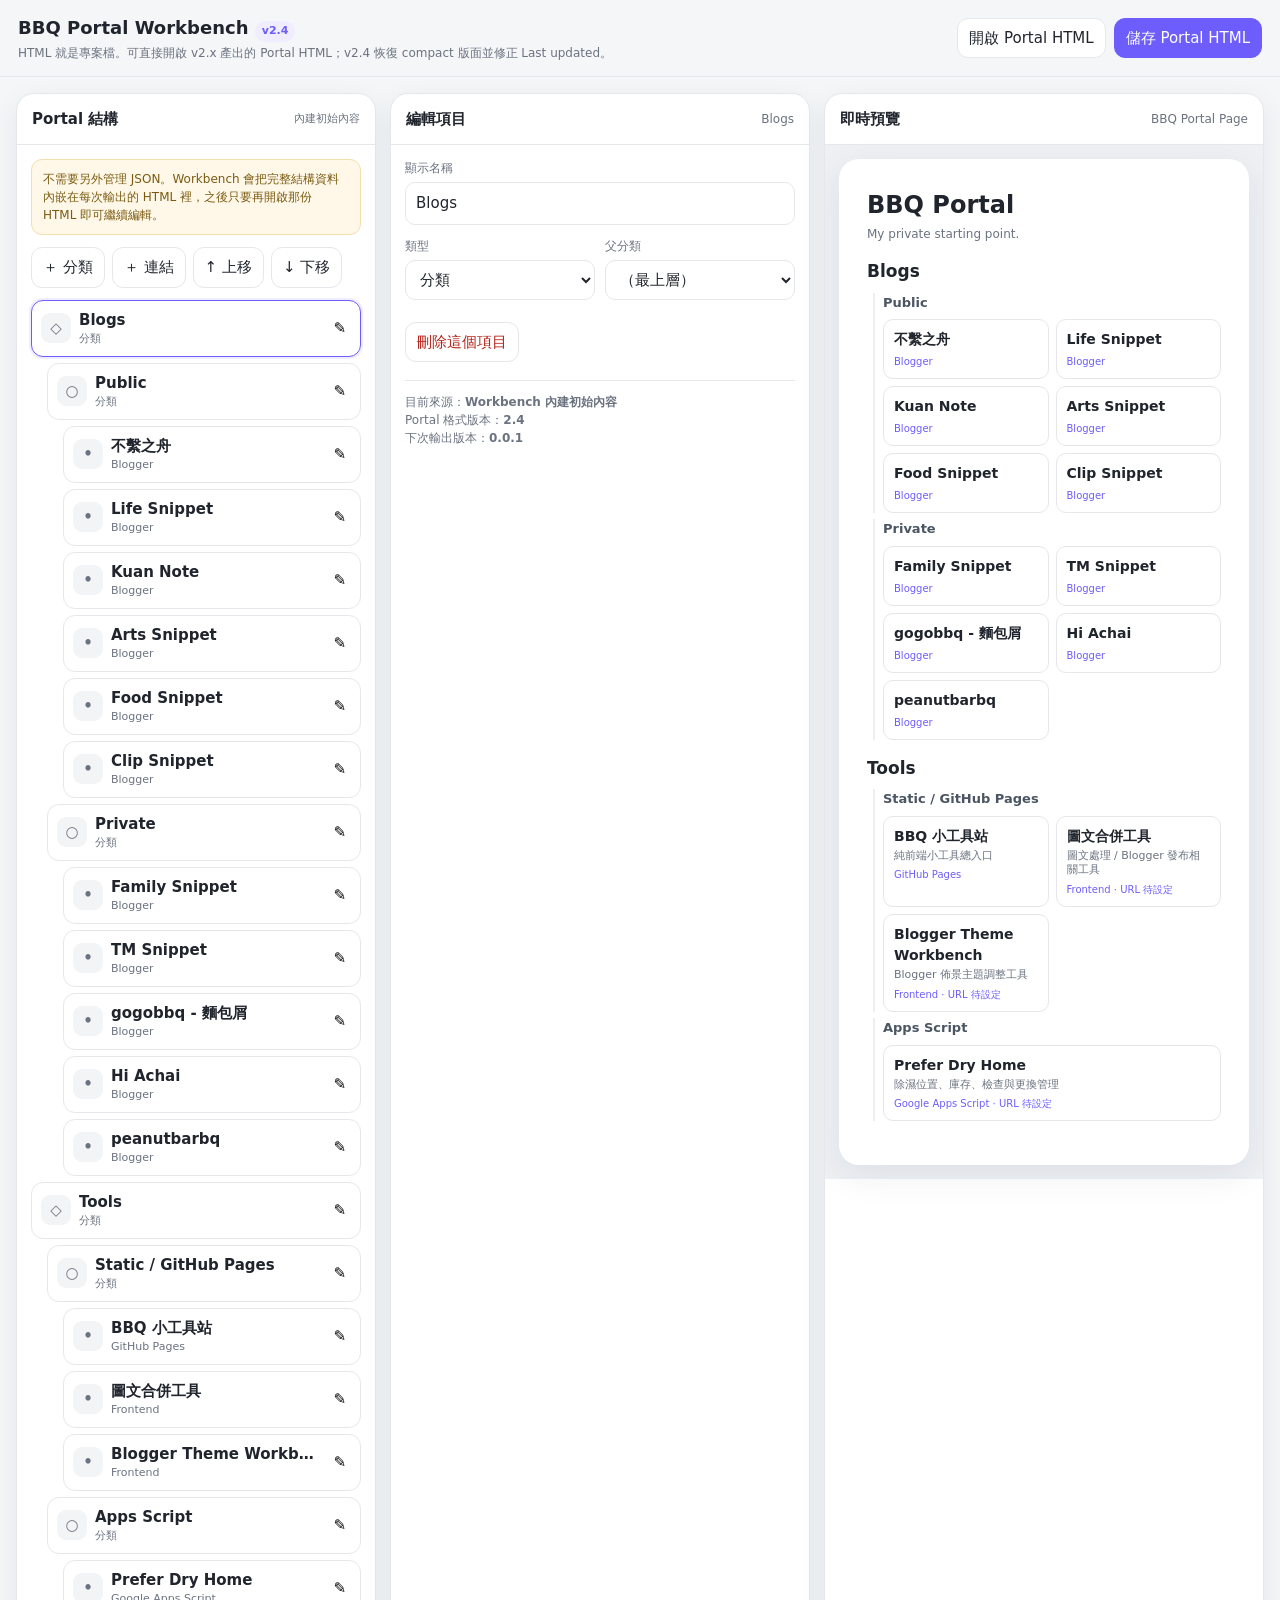
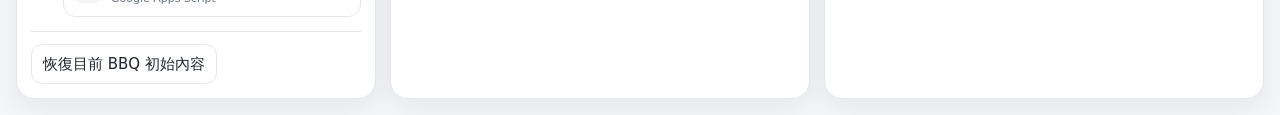
==== blogger-portal-workbench.html @ 09ee38e1 "add blogger-portal-workbench" ====
<!doctype html>
<html lang="zh-Hant">
<head>
<meta charset="utf-8" />
<meta name="viewport" content="width=device-width,initial-scale=1,viewport-fit=cover" />
<title>BBQ Portal Workbench v2.4</title>
<style>
:root{
  --bg:#f5f6f8;--panel:#fff;--line:#e5e7eb;--text:#20242c;--muted:#6b7280;
  --accent:#6d5dfc;--accent-soft:#efedff;--danger:#b42318;--ok:#067647;
  --radius:18px;--shadow:0 8px 28px rgba(25,31,44,.07)
}
*{box-sizing:border-box}
html,body{margin:0;background:var(--bg);color:var(--text);font:15px/1.5 system-ui,-apple-system,BlinkMacSystemFont,"Segoe UI","Noto Sans TC",sans-serif}
button,input,select,textarea{font:inherit}
button{cursor:pointer}
header{
  position:sticky;top:0;z-index:10;display:flex;justify-content:space-between;align-items:center;gap:14px;
  padding:14px 18px;border-bottom:1px solid var(--line);background:rgba(245,246,248,.94);backdrop-filter:blur(12px)
}
.brand h1{margin:0;font-size:18px}
.brand p{margin:2px 0 0;color:var(--muted);font-size:12px}
.actions{display:flex;gap:8px;flex-wrap:wrap}
.btn{border:1px solid var(--line);background:#fff;color:var(--text);border-radius:11px;padding:8px 11px}
.btn:hover{background:#fafafa}
.btn.primary{background:var(--accent);border-color:var(--accent);color:#fff}
.btn.danger{color:var(--danger)}
main{max-width:1500px;margin:auto;padding:16px;display:grid;grid-template-columns:minmax(280px,360px) minmax(300px,420px) 1fr;gap:14px}
.panel{background:var(--panel);border:1px solid var(--line);border-radius:var(--radius);box-shadow:var(--shadow);overflow:hidden;min-width:0}
.panel-head{display:flex;align-items:center;justify-content:space-between;gap:10px;padding:14px 15px;border-bottom:1px solid var(--line)}
.panel-head h2{margin:0;font-size:15px}
.panel-body{padding:14px}
.toolbar{display:flex;gap:7px;flex-wrap:wrap;margin-bottom:12px}
.hint{background:#fff8e8;border:1px solid #f3dfad;border-radius:11px;padding:10px 11px;color:#7a5b12;font-size:12px;margin-bottom:12px}
.tree{display:flex;flex-direction:column;gap:6px}
.node{display:grid;grid-template-columns:30px minmax(0,1fr) auto;gap:8px;align-items:center;border:1px solid var(--line);border-radius:12px;padding:8px 9px;background:#fff}
.node.selected{border-color:var(--accent);box-shadow:0 0 0 2px var(--accent-soft)}
.node:hover{background:#fafafa}
.node-marker{width:30px;height:30px;border-radius:9px;background:#f3f4f6;display:grid;place-items:center;font-weight:700;color:#6b7280}
.node-title{font-weight:650;white-space:nowrap;overflow:hidden;text-overflow:ellipsis}
.node-meta{font-size:11px;color:var(--muted);white-space:nowrap;overflow:hidden;text-overflow:ellipsis}
.node-mini{border:0;background:transparent;padding:5px;border-radius:8px}
.depth-0{margin-left:0}.depth-1{margin-left:16px}.depth-2{margin-left:32px}.depth-3{margin-left:48px}.depth-4{margin-left:64px}
.field{margin-bottom:12px}
.field label{display:block;font-size:12px;color:var(--muted);margin-bottom:5px}
.field input,.field select,.field textarea{width:100%;border:1px solid var(--line);border-radius:10px;padding:9px 10px;background:#fff;color:var(--text)}
.field textarea{min-height:76px;resize:vertical}
.row{display:grid;grid-template-columns:1fr 1fr;gap:10px}
.editor-actions{display:flex;gap:8px;flex-wrap:wrap;margin-top:10px}
.preview-shell{background:#eef0f4;padding:14px;min-height:75vh}
.preview{max-width:950px;margin:auto;background:#fff;border-radius:20px;padding:28px;min-height:70vh;box-shadow:0 10px 35px rgba(31,35,48,.08)}
.preview-title{font-size:24px;font-weight:800;margin:0 0 2px}
.preview-sub{color:var(--muted);font-size:12px;margin-bottom:14px}
.preview-section{margin:16px 0}
.preview-section>h3{margin:0 0 8px;font-size:17px;font-weight:800}
.preview-nested{margin:6px 0 0 6px;padding-left:8px;border-left:2px solid #eceef2}
.preview-nested>h4{margin:0 0 7px;font-size:13px;color:#4b5563;font-weight:700}
.cards{display:grid;grid-template-columns:repeat(auto-fit,minmax(155px,1fr));gap:7px}
.card{display:block;text-decoration:none;color:inherit;border:1px solid var(--line);border-radius:10px;padding:9px 10px;background:#fff}
.card:hover{box-shadow:0 7px 18px rgba(20,25,35,.07);transform:translateY(-1px)}
.card-title{font-weight:700;font-size:14px}.card-desc{font-size:11px;color:var(--muted);margin-top:2px;line-height:1.35}.card-type{font-size:10px;color:var(--accent);margin-top:4px}
.status{font-size:11px;color:var(--muted)}
.version-badge{display:inline-block;padding:2px 7px;border-radius:999px;background:var(--accent-soft);color:var(--accent);font-size:11px;font-weight:700}
.empty{padding:18px;text-align:center;color:var(--muted);border:1px dashed var(--line);border-radius:12px}
.modal{position:fixed;inset:0;background:rgba(0,0,0,.42);display:none;align-items:center;justify-content:center;padding:18px;z-index:50}
.modal.open{display:flex}
.dialog{width:min(900px,100%);max-height:88vh;overflow:auto;background:#fff;border-radius:18px;padding:16px}
.dialog-head{display:flex;justify-content:space-between;align-items:center;gap:10px;margin-bottom:10px}
.dialog h3{margin:0;font-size:16px}
.dialog textarea{width:100%;min-height:430px;border:1px solid var(--line);border-radius:12px;padding:12px;font:12px/1.45 ui-monospace,SFMono-Regular,Menlo,Monaco,Consolas,monospace}
.small{font-size:12px;color:var(--muted)}
.note-ok{color:var(--ok)}
@media(max-width:1100px){main{grid-template-columns:1fr 1fr}.preview-panel{grid-column:1 / -1}}
@media(max-width:760px){header{align-items:flex-start;flex-direction:column}main{grid-template-columns:1fr;padding:10px}.preview-panel{grid-column:auto}.row{grid-template-columns:1fr}.preview{padding:18px}.actions{width:100%}}
</style>
</head>
<body>
<header>
  <div class="brand">
    <h1>BBQ Portal Workbench <span class="version-badge">v2.4</span></h1>
    <p>HTML 就是專案檔。可直接開啟 v2.x 產出的 Portal HTML；v2.4 恢復 compact 版面並修正 Last updated。</p>
  </div>
  <div class="actions">
    <button class="btn" id="openHtmlBtn">開啟 Portal HTML</button>
    <button class="btn primary" id="saveHtmlBtn">儲存 Portal HTML</button>
  </div>
</header>

<main>
  <section class="panel">
    <div class="panel-head">
      <h2>Portal 結構</h2>
      <span class="status" id="statusText">內建初始內容</span>
    </div>
    <div class="panel-body">
      <div class="hint">
        不需要另外管理 JSON。Workbench 會把完整結構資料內嵌在每次輸出的 HTML 裡，之後只要再開啟那份 HTML 即可繼續編輯。
      </div>
      <div class="toolbar">
        <button class="btn" id="addGroupBtn">＋ 分類</button>
        <button class="btn" id="addLinkBtn">＋ 連結</button>
        <button class="btn" id="moveUpBtn">↑ 上移</button>
        <button class="btn" id="moveDownBtn">↓ 下移</button>
      </div>
      <div id="tree" class="tree"></div>
      <div style="margin-top:14px;border-top:1px solid var(--line);padding-top:12px">
        <button class="btn" id="resetBtn">恢復目前 BBQ 初始內容</button>
      </div>
    </div>
  </section>

  <section class="panel">
    <div class="panel-head">
      <h2>編輯項目</h2>
      <span class="small" id="selectedLabel">—</span>
    </div>
    <div class="panel-body">
      <div id="editorEmpty" class="empty">請先從左邊選一個項目。</div>
      <div id="editor" hidden>
        <div class="field">
          <label>顯示名稱</label>
          <input id="nameInput" />
        </div>
        <div class="row">
          <div class="field">
            <label>類型</label>
            <select id="kindInput">
              <option value="group">分類</option>
              <option value="link">連結</option>
            </select>
          </div>
          <div class="field">
            <label>父分類</label>
            <select id="parentInput"></select>
          </div>
        </div>
        <div class="link-only">
          <div class="field">
            <label>URL</label>
            <input id="urlInput" placeholder="https://..." />
          </div>
          <div class="field">
            <label>說明</label>
            <textarea id="descInput" placeholder="這個入口是做什麼的"></textarea>
          </div>
          <div class="field">
            <label>標籤 / 類型</label>
            <input id="typeInput" placeholder="Blogger / Apps Script / Frontend" />
          </div>
          <div class="small" style="margin-top:-4px;margin-bottom:12px">
            Portal 不使用 emoji；分類與連結會自動使用簡單符號區分。
          </div>
        </div>
        <div class="editor-actions">
          <button class="btn danger" id="deleteBtn">刪除這個項目</button>
        </div>
      </div>

      <div style="margin-top:18px;border-top:1px solid var(--line);padding-top:12px">
        <div class="small">
          目前來源：<strong id="sourceName">Workbench 內建初始內容</strong><br>
          Portal 格式版本：<strong id="formatVersion">2.0</strong><br>
          下次輸出版本：<strong id="nextVersion">1.0.0</strong>
        </div>
      </div>
    </div>
  </section>

  <section class="panel preview-panel">
    <div class="panel-head">
      <h2>即時預覽</h2>
      <span class="small">BBQ Portal Page</span>
    </div>
    <div class="preview-shell">
      <div class="preview">
        <div class="preview-title">BBQ Portal</div>
        <div class="preview-sub">My private starting point.</div>
        <div id="previewContent"></div>
      </div>
    </div>
  </section>
</main>

<div class="modal" id="modal">
  <div class="dialog">
    <div class="dialog-head">
      <div>
        <h3>Portal HTML 已產生</h3>
        <div class="small" id="modalHint"></div>
      </div>
      <button class="btn" id="closeModalBtn">關閉</button>
    </div>
    <textarea id="codeArea" readonly></textarea>
    <div class="actions" style="margin-top:10px">
      <button class="btn primary" id="downloadBtn">下載 HTML</button>
      <button class="btn" id="copyBtn">複製 HTML</button>
    </div>
  </div>
</div>

<input id="fileInput" type="file" accept=".html,text/html" hidden />

<script>
const WORKBENCH_VERSION = "2.4";
const PORTAL_FORMAT_VERSION = "2.4";
const STORAGE_KEY = "bbqPortalWorkbenchV2";

const initialData = [
  {id:"blogs",kind:"group",name:"Blogs",parentId:null,order:10},
  {id:"public",kind:"group",name:"Public",parentId:"blogs",order:10},
  {id:"yesgogogo",kind:"link",name:"不繫之舟",parentId:"public",url:"https://yesgogogo.blogspot.com",description:"",type:"Blogger",order:10},
  {id:"life",kind:"link",name:"Life Snippet",parentId:"public",url:"https://yesgogogo-photo-journal.blogspot.com",description:"",type:"Blogger",order:20},
  {id:"kuan",kind:"link",name:"Kuan Note",parentId:"public",url:"https://kuansnotes.blogspot.com",description:"",type:"Blogger",order:30},
  {id:"arts",kind:"link",name:"Arts Snippet",parentId:"public",url:"https://artssnippet.blogspot.com",description:"",type:"Blogger",order:40},
  {id:"food",kind:"link",name:"Food Snippet",parentId:"public",url:"https://foodsnippet.blogspot.com",description:"",type:"Blogger",order:50},
  {id:"clip",kind:"link",name:"Clip Snippet",parentId:"public",url:"https://clipsnippet.blogspot.com",description:"",type:"Blogger",order:60},

  {id:"private",kind:"group",name:"Private",parentId:"blogs",order:20},
  {id:"family",kind:"link",name:"Family Snippet",parentId:"private",url:"https://familysnippet.blogspot.com",description:"",type:"Blogger",order:10},
  {id:"tm",kind:"link",name:"TM Snippet",parentId:"private",url:"https://tmsnippet.blogspot.com",description:"",type:"Blogger",order:20},
  {id:"crumb",kind:"link",name:"gogobbq - 麵包屑",parentId:"private",url:"https://gogobbq.blogspot.com",description:"",type:"Blogger",order:30},
  {id:"achai",kind:"link",name:"Hi Achai",parentId:"private",url:"https://hiachai.blogspot.com",description:"",type:"Blogger",order:40},
  {id:"peanut",kind:"link",name:"peanutbarbq",parentId:"private",url:"https://peanutbarbq.blogspot.com",description:"",type:"Blogger",order:50},

  {id:"tools",kind:"group",name:"Tools",parentId:null,order:20},
  {id:"static",kind:"group",name:"Static / GitHub Pages",parentId:"tools",order:10},
  {id:"toolhome",kind:"link",name:"BBQ 小工具站",parentId:"static",url:"https://gogobarbq.github.io/self-ai-tool-static/index.html",description:"純前端小工具總入口",type:"GitHub Pages",order:10},
  {id:"imageblog",kind:"link",name:"圖文合併工具",parentId:"static",url:"",description:"圖文處理 / Blogger 發布相關工具",type:"Frontend",order:20},
  {id:"theme",kind:"link",name:"Blogger Theme Workbench",parentId:"static",url:"",description:"Blogger 佈景主題調整工具",type:"Frontend",order:30},
  {id:"apps",kind:"group",name:"Apps Script",parentId:"tools",order:20},
  {id:"dry",kind:"link",name:"Prefer Dry Home",parentId:"apps",url:"",description:"除濕位置、庫存、檢查與更換管理",type:"Google Apps Script",order:10}
];

let data = loadLocalDraft() || deepClone(initialData);
let selectedId = data[0]?.id || null;
let sourceName = loadLocalDraft() ? "此裝置暫存草稿" : "Workbench 內建初始內容";
let currentPortalVersion = "0.0.0";
let currentGeneratedHtml = "";

const $ = id => document.getElementById(id);

function deepClone(x){ return JSON.parse(JSON.stringify(x)); }
function uid(prefix){ return prefix+"_"+Date.now().toString(36)+Math.random().toString(36).slice(2,6); }
function escapeHtml(s){
  return String(s ?? "").replace(/[&<>"']/g, c => ({
    "&":"&amp;","<":"&lt;",">":"&gt;",'"':"&quot;","'":"&#39;"
  }[c]));
}
function decodeEntities(value){
  if(typeof value!=="string" || !value.includes("&")) return value;
  let out=value;
  for(let i=0;i<3;i++){
    const ta=document.createElement("textarea");
    ta.innerHTML=out;
    const next=ta.value;
    if(next===out) break;
    out=next;
  }
  return out;
}
function cleanImportedItems(items){
  return items.map(item=>{
    const copy={...item};
    ["name","description","type","url"].forEach(key=>{
      if(typeof copy[key]==="string") copy[key]=decodeEntities(copy[key]);
    });
    return copy;
  });
}
function localDateStamp(d=new Date()){
  const pad=n=>String(n).padStart(2,"0");
  return `${d.getFullYear()}-${pad(d.getMonth()+1)}-${pad(d.getDate())}`;
}
function saveLocalDraft(){
  localStorage.setItem(STORAGE_KEY, JSON.stringify({items:data,sourceName,currentPortalVersion}));
}
function loadLocalDraft(){
  try{
    const raw = localStorage.getItem(STORAGE_KEY);
    if(!raw) return null;
    const obj = JSON.parse(raw);
    if(!Array.isArray(obj.items)) return null;
    sourceName = obj.sourceName || "此裝置暫存草稿";
    currentPortalVersion = obj.currentPortalVersion || "0.0.0";
    return obj.items;
  }catch{return null}
}
function markDirty(){
  $("statusText").textContent = "已修改（自動暫存）";
  saveLocalDraft();
}
function byId(id){ return data.find(x=>x.id===id); }
function childrenOf(parentId){
  return data.filter(x=>(x.parentId??null)===(parentId??null)).sort((a,b)=>(a.order||0)-(b.order||0));
}
function depthOf(node){
  let d=0,cur=node,guard=0;
  while(cur && cur.parentId && guard++<20){ d++; cur=byId(cur.parentId); }
  return Math.min(d,4);
}
function descendantsOf(id){
  const set=new Set();
  (function walk(pid){
    childrenOf(pid).forEach(c=>{set.add(c.id);walk(c.id)});
  })(id);
  return set;
}
function normalizeOrders(parentId){
  childrenOf(parentId).forEach((x,i)=>x.order=(i+1)*10);
}
function bumpPatch(v){
  const m=String(v||"0.0.0").match(/^(\d+)\.(\d+)\.(\d+)$/);
  if(!m) return "1.0.0";
  return [m[1],m[2],Number(m[3])+1].join(".");
}

function renderTree(){
  const host=$("tree"); host.innerHTML="";
  if(!data.length){host.innerHTML='<div class="empty">目前沒有任何項目。</div>';return}
  function walk(parentId){
    childrenOf(parentId).forEach(node=>{
      const row=document.createElement("div");
      row.className=`node depth-${depthOf(node)} ${node.id===selectedId?"selected":""}`;
      row.innerHTML=`
        <div class="node-marker">${node.kind==="group" ? (depthOf(node)===0 ? "◇" : "○") : "•"}</div>
        <div>
          <div class="node-title">${escapeHtml(node.name||"(未命名)")}</div>
          <div class="node-meta">${node.kind==="group"?"分類":escapeHtml(node.type||"連結")}</div>
        </div>
        <button class="node-mini" aria-label="編輯">✎</button>`;
      row.onclick=()=>{selectedId=node.id;renderAll()};
      host.appendChild(row);
      if(node.kind==="group") walk(node.id);
    });
  }
  walk(null);
}

function renderEditor(){
  const node=byId(selectedId);
  $("editor").hidden=!node;
  $("editorEmpty").hidden=!!node;
  $("selectedLabel").textContent=node?node.name:"—";
  $("sourceName").textContent=sourceName;
  $("formatVersion").textContent=PORTAL_FORMAT_VERSION;
  $("nextVersion").textContent=bumpPatch(currentPortalVersion);
  if(!node)return;

  $("nameInput").value=node.name||"";
  $("kindInput").value=node.kind||"link";
  $("urlInput").value=node.url||"";
  $("descInput").value=node.description||"";
  $("typeInput").value=node.type||"";

  document.querySelectorAll(".link-only").forEach(el=>el.style.display=node.kind==="link"?"":"none");

  const blocked=descendantsOf(node.id); blocked.add(node.id);
  const select=$("parentInput");
  select.innerHTML='<option value="">（最上層）</option>';
  data.filter(x=>x.kind==="group"&&!blocked.has(x.id))
      .sort((a,b)=>a.name.localeCompare(b.name,"zh-Hant"))
      .forEach(group=>{
        const opt=document.createElement("option");
        opt.value=group.id;
        opt.textContent=`${"　".repeat(depthOf(group))}${group.name}`;
        select.appendChild(opt);
      });
  select.value=node.parentId||"";
}

function renderPreview(){
  const root=$("previewContent");root.innerHTML="";
  function renderGroup(group,host,level){
    const box=document.createElement("div");
    box.className=level===0?"preview-section":"preview-nested";
    const h=document.createElement(level===0?"h3":"h4");
    h.textContent=group.name;box.appendChild(h);

    const kids=childrenOf(group.id);
    const links=kids.filter(x=>x.kind==="link");
    const groups=kids.filter(x=>x.kind==="group");

    if(links.length){
      const cards=document.createElement("div");cards.className="cards";
      links.forEach(link=>{
        const a=document.createElement("a");
        a.className="card";a.href=link.url||"#";a.target="_blank";a.rel="nofollow noopener";
        a.innerHTML=`<div class="card-title">${escapeHtml(link.name)}</div>
          ${link.description?`<div class="card-desc">${escapeHtml(link.description)}</div>`:""}
          <div class="card-type">${escapeHtml(link.type||"Link")}${link.url?"":" · URL 待設定"}</div>`;
        cards.appendChild(a);
      });
      box.appendChild(cards);
    }
    groups.forEach(g=>renderGroup(g,box,level+1));
    host.appendChild(box);
  }
  childrenOf(null).filter(x=>x.kind==="group").forEach(g=>renderGroup(g,root,0));
}

function renderAll(){renderTree();renderEditor();renderPreview()}

function updateSelected(patch){
  const node=byId(selectedId);if(!node)return;
  Object.assign(node,patch);markDirty();renderAll();
}

$("nameInput").oninput=e=>updateSelected({name:e.target.value});
$("urlInput").oninput=e=>updateSelected({url:e.target.value});
$("descInput").oninput=e=>updateSelected({description:e.target.value});
$("typeInput").oninput=e=>updateSelected({type:e.target.value});

$("kindInput").onchange=e=>{
  const node=byId(selectedId);if(!node)return;
  const next=e.target.value;
  if(node.kind==="group"&&next==="link"){
    const kids=childrenOf(node.id);
    if(kids.length&&!confirm("這個分類底下還有項目。改成連結後，子項目會移到它原本的父分類。要繼續嗎？")){
      renderEditor();return;
    }
    kids.forEach(c=>c.parentId=node.parentId);
  }
  node.kind=next;markDirty();renderAll();
};

$("parentInput").onchange=e=>{
  const node=byId(selectedId);if(!node)return;
  const old=node.parentId||null;
  node.parentId=e.target.value||null;
  normalizeOrders(old);normalizeOrders(node.parentId);markDirty();renderAll();
};

$("addGroupBtn").onclick=()=>{
  const selected=byId(selectedId);
  const parent=selected?.kind==="group"?selected.id:(selected?.parentId||null);
  const item={id:uid("group"),kind:"group",name:"新分類",parentId:parent,order:(childrenOf(parent).length+1)*10};
  data.push(item);selectedId=item.id;markDirty();renderAll();
};
$("addLinkBtn").onclick=()=>{
  const selected=byId(selectedId);
  const parent=selected?.kind==="group"?selected.id:(selected?.parentId||null);
  const item={id:uid("link"),kind:"link",name:"新連結",parentId:parent,url:"",description:"",type:"Link",order:(childrenOf(parent).length+1)*10};
  data.push(item);selectedId=item.id;markDirty();renderAll();
};

function moveSelected(dir){
  const node=byId(selectedId);if(!node)return;
  const siblings=childrenOf(node.parentId);
  const i=siblings.findIndex(x=>x.id===node.id),j=i+dir;
  if(j<0||j>=siblings.length)return;
  const other=siblings[j],tmp=node.order;node.order=other.order;other.order=tmp;
  markDirty();renderAll();
}
$("moveUpBtn").onclick=()=>moveSelected(-1);
$("moveDownBtn").onclick=()=>moveSelected(1);

$("deleteBtn").onclick=()=>{
  const node=byId(selectedId);if(!node)return;
  const ids=descendantsOf(node.id);ids.add(node.id);
  const msg=ids.size>1?`刪除「${node.name}」以及它底下所有項目？`:`刪除「${node.name}」？`;
  if(!confirm(msg))return;
  const parent=node.parentId||null;
  data=data.filter(x=>!ids.has(x.id));
  selectedId=parent||data[0]?.id||null;normalizeOrders(parent);markDirty();renderAll();
};

$("resetBtn").onclick=()=>{
  if(!confirm("恢復成目前 BBQ Portal 初始內容？尚未輸出的修改會被取代。"))return;
  data=deepClone(initialData);selectedId=data[0]?.id||null;sourceName="Workbench 內建初始內容";currentPortalVersion="0.0.0";
  localStorage.removeItem(STORAGE_KEY);$("statusText").textContent="已恢復初始內容";renderAll();
};

function buildEmbeddedConfig(portalVersion){
  return {
    schema:"bbq-portal",
    formatVersion:PORTAL_FORMAT_VERSION,
    portalVersion,
    generatedBy:`BBQ Portal Workbench ${WORKBENCH_VERSION}`,
    generatedAt:new Date().toISOString(),
    items:data
  };
}

function generatePortalHtml(){
  const portalVersion=bumpPatch(currentPortalVersion);
  const lastUpdated=localDateStamp(new Date());
  const config=buildEmbeddedConfig(portalVersion);
  const configJson=JSON.stringify(config).replace(/</g,"\\u003c");
  const itemsJson=JSON.stringify(data).replace(/</g,"\\u003c");

  return `<!-- BBQ Portal
Portal Version: ${portalVersion}
Portal Format Version: ${PORTAL_FORMAT_VERSION}
Generated By: BBQ Portal Workbench ${WORKBENCH_VERSION}
Last Updated: ${lastUpdated}
-->
<div id="bbq-portal-root" data-bbq-portal-version="${portalVersion}" data-bbq-format-version="${PORTAL_FORMAT_VERSION}"></div>

<script id="bbq-portal-config" type="application/json">${configJson}<\/script>

<style>
#bbq-portal-root{font-family:system-ui,-apple-system,BlinkMacSystemFont,"Segoe UI","Noto Sans TC",sans-serif;color:#20242c;max-width:980px;margin:12px auto;padding:6px}
#bbq-portal-root *{box-sizing:border-box}
#bbq-portal-root .bp-title{font-size:26px;font-weight:800;margin:0 0 2px}
#bbq-portal-root .bp-sub{color:#6b7280;font-size:12px;margin-bottom:14px}
#bbq-portal-root .bp-section{margin:16px 0}
#bbq-portal-root h2{font-size:18px;margin:0 0 8px;font-weight:800}
#bbq-portal-root h3{font-size:14px;margin:10px 0 7px;color:#4b5563;font-weight:700}
#bbq-portal-root .bp-nested{margin-left:8px;padding-left:8px;border-left:2px solid #eceef2}
#bbq-portal-root .bp-cards{display:grid;grid-template-columns:repeat(auto-fit,minmax(150px,1fr));gap:7px}
#bbq-portal-root .bp-card{display:block;text-decoration:none;color:inherit;border:1px solid #e6e8ec;border-radius:10px;padding:9px 10px;background:#fff}
#bbq-portal-root .bp-card:hover{box-shadow:0 7px 18px rgba(20,25,35,.07);transform:translateY(-1px)}
#bbq-portal-root .bp-name{font-weight:700;font-size:14px}
#bbq-portal-root .bp-desc{font-size:11px;color:#6b7280;margin-top:2px;line-height:1.35}
#bbq-portal-root .bp-type{font-size:10px;color:#6d5dfc;margin-top:4px}
#bbq-portal-root .bp-meta{font-size:10px;color:#9ca3af;margin-top:16px;text-align:right;line-height:1.35}
@media(max-width:600px){#bbq-portal-root{padding:2px}#bbq-portal-root .bp-cards{grid-template-columns:repeat(2,minmax(0,1fr));gap:6px}#bbq-portal-root .bp-card{padding:8px}#bbq-portal-root .bp-desc{display:none}}
</style>

<script>
(function(){
const items=${itemsJson};
const portalVersion=${JSON.stringify(portalVersion)};
const lastUpdated=${JSON.stringify(lastUpdated)};
const root=document.getElementById("bbq-portal-root");
const kids=id=>items.filter(x=>(x.parentId||null)===(id||null)).sort((a,b)=>(a.order||0)-(b.order||0));
const esc=s=>String(s??"").replace(/[&<>"']/g,m=>({"&":"&amp;","<":"&lt;",">":"&gt;",'"':"&quot;","'":"&#39;"}[m]));

root.innerHTML='<div class="bp-title">BBQ Portal</div><div class="bp-sub">My private starting point.</div>';

function renderGroup(group,host,level){
  const box=document.createElement("div");
  box.className=level===0?"bp-section":"bp-nested";
  const h=document.createElement(level===0?"h2":"h3");
  h.textContent=group.name;box.appendChild(h);

  const children=kids(group.id);
  const links=children.filter(x=>x.kind==="link");
  const groups=children.filter(x=>x.kind==="group");

  if(links.length){
    const cards=document.createElement("div");cards.className="bp-cards";
    links.forEach(link=>{
      const a=document.createElement("a");
      a.className="bp-card";a.target="_blank";a.rel="nofollow noopener";a.href=link.url||"#";
      a.innerHTML='<div class="bp-name">'+esc(link.name)+'</div>'
        +(link.description?'<div class="bp-desc">'+esc(link.description)+'</div>':'')
        +'<div class="bp-type">'+esc(link.type||"Link")+(link.url?'':' · URL 待設定')+'</div>';
      cards.appendChild(a);
    });
    box.appendChild(cards);
  }

  groups.forEach(g=>renderGroup(g,box,level+1));
  host.appendChild(box);
}

kids(null).filter(x=>x.kind==="group").forEach(g=>renderGroup(g,root,0));

const meta=document.createElement("div");
meta.className="bp-meta";
meta.innerHTML="Portal v"+esc(portalVersion)+"<br>Last updated: "+esc(lastUpdated);
root.appendChild(meta);
})();
<\/script>`;
}

function parsePortalHtml(text){
  const doc=new DOMParser().parseFromString(text,"text/html");
  const el=doc.querySelector("#bbq-portal-config");
  if(!el) throw new Error("這份 HTML 找不到 BBQ Portal 的內嵌設定。請使用 Workbench v2 之後產生的 Portal HTML。");
  let config;
  try{config=JSON.parse(el.textContent)}catch{throw new Error("內嵌設定不是有效 JSON。")}
  if(config.schema!=="bbq-portal") throw new Error("這不是 BBQ Portal HTML。");
  if(!Array.isArray(config.items)) throw new Error("Portal 設定裡找不到 items。");
  return config;
}

$("openHtmlBtn").onclick=()=>$("fileInput").click();

$("fileInput").onchange=async e=>{
  const file=e.target.files?.[0];if(!file)return;
  try{
    const text=await file.text();
    const config=parsePortalHtml(text);
    data=cleanImportedItems(config.items);
    selectedId=data[0]?.id||null;
    sourceName=file.name;
    currentPortalVersion=config.portalVersion||"0.0.0";
    saveLocalDraft();
    $("statusText").textContent=`已開啟 ${file.name}`;
    renderAll();
  }catch(err){
    alert("無法開啟 Portal HTML：\n"+err.message);
  }
  e.target.value="";
};

$("saveHtmlBtn").onclick=()=>{
  currentGeneratedHtml=generatePortalHtml();
  const next=bumpPatch(currentPortalVersion);
  $("modalHint").textContent=`這次輸出會標記為 Portal v${next}，並顯示 Last updated 日期；同時內嵌完整可回讀設定。`;
  $("codeArea").value=currentGeneratedHtml;
  $("modal").classList.add("open");
};

$("closeModalBtn").onclick=()=>$("modal").classList.remove("open");
$("modal").onclick=e=>{if(e.target===$("modal"))$("modal").classList.remove("open")};

$("copyBtn").onclick=async()=>{
  try{
    await navigator.clipboard.writeText(currentGeneratedHtml);
    const old=$("copyBtn").textContent;$("copyBtn").textContent="已複製";
    setTimeout(()=>$("copyBtn").textContent=old,1200);
  }catch{
    $("codeArea").select();document.execCommand("copy");
  }
};

$("downloadBtn").onclick=()=>{
  const next=bumpPatch(currentPortalVersion);
  const blob=new Blob([currentGeneratedHtml],{type:"text/html"});
  const url=URL.createObjectURL(blob);
  const a=document.createElement("a");
  a.href=url;
  a.download=`bbq-portal-v${next}.html`;
  document.body.appendChild(a);a.click();a.remove();URL.revokeObjectURL(url);

  currentPortalVersion=next;
  sourceName=`bbq-portal-v${next}.html`;
  saveLocalDraft();
  $("statusText").textContent=`已輸出 Portal v${next}`;
  renderAll();
};

renderAll();
</script>
</body>
</html>
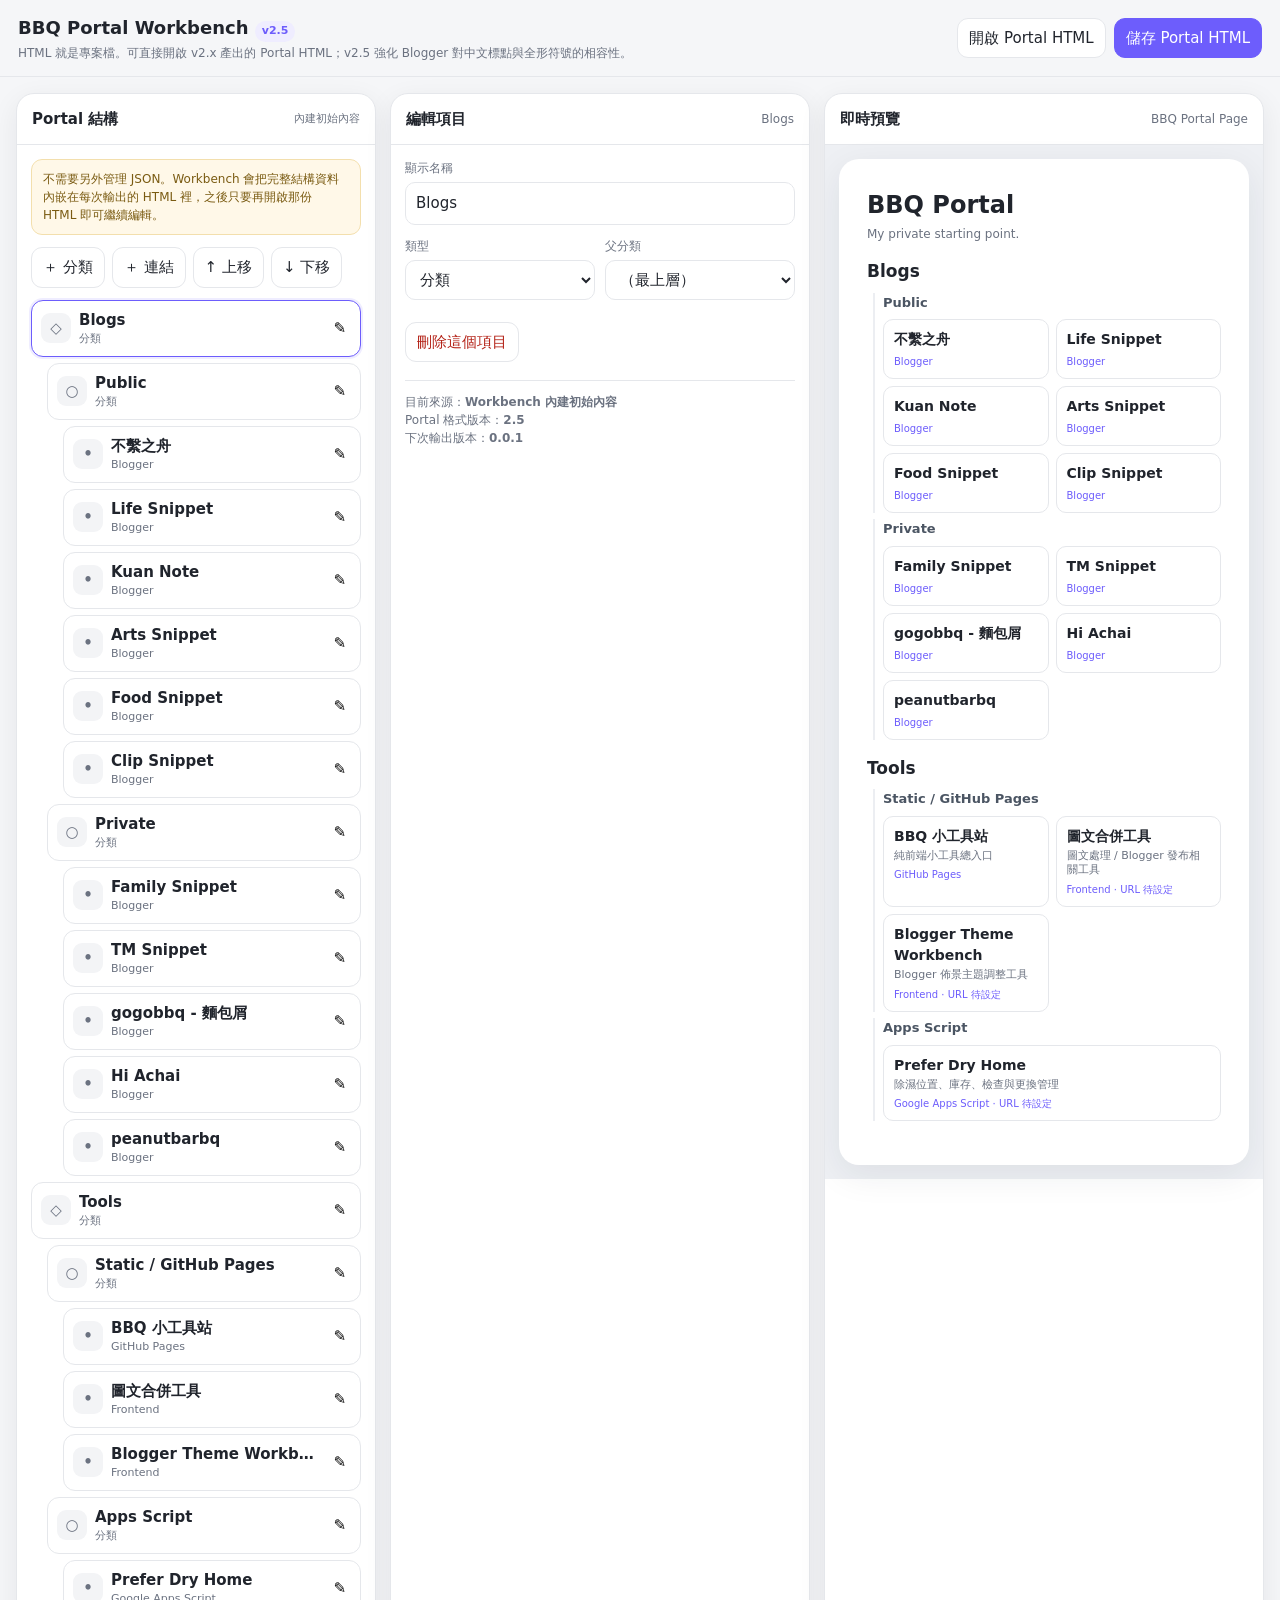
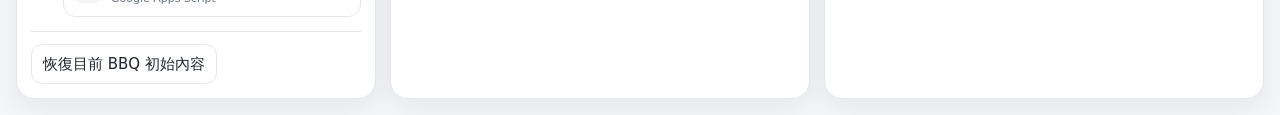
==== commit bd97b8d1: "fix special character display" ====
--- a/blogger-portal-workbench.html
+++ b/blogger-portal-workbench.html
@@ -3,7 +3,7 @@
 <head>
 <meta charset="utf-8" />
 <meta name="viewport" content="width=device-width,initial-scale=1,viewport-fit=cover" />
-<title>BBQ Portal Workbench v2.4</title>
+<title>BBQ Portal Workbench v2.5</title>
 <style>
 :root{
   --bg:#f5f6f8;--panel:#fff;--line:#e5e7eb;--text:#20242c;--muted:#6b7280;
@@ -77,8 +77,8 @@
 <body>
 <header>
   <div class="brand">
-    <h1>BBQ Portal Workbench <span class="version-badge">v2.4</span></h1>
-    <p>HTML 就是專案檔。可直接開啟 v2.x 產出的 Portal HTML；v2.4 恢復 compact 版面並修正 Last updated。</p>
+    <h1>BBQ Portal Workbench <span class="version-badge">v2.5</span></h1>
+    <p>HTML 就是專案檔。可直接開啟 v2.x 產出的 Portal HTML；v2.5 強化 Blogger 對中文標點與全形符號的相容性。</p>
   </div>
   <div class="actions">
     <button class="btn" id="openHtmlBtn">開啟 Portal HTML</button>
@@ -148,7 +148,7 @@
             <input id="typeInput" placeholder="Blogger / Apps Script / Frontend" />
           </div>
           <div class="small" style="margin-top:-4px;margin-bottom:12px">
-            Portal 不使用 emoji；分類與連結會自動使用簡單符號區分。
+            Portal 以文字階層呈現，不依賴 emoji 或特殊符號。
           </div>
         </div>
         <div class="editor-actions">
@@ -201,8 +201,8 @@
 <input id="fileInput" type="file" accept=".html,text/html" hidden />
 
 <script>
-const WORKBENCH_VERSION = "2.4";
-const PORTAL_FORMAT_VERSION = "2.4";
+const WORKBENCH_VERSION = "2.5";
+const PORTAL_FORMAT_VERSION = "2.5";
 const STORAGE_KEY = "bbqPortalWorkbenchV2";
 
 const initialData = [
@@ -231,7 +231,7 @@
   {id:"dry",kind:"link",name:"Prefer Dry Home",parentId:"apps",url:"",description:"除濕位置、庫存、檢查與更換管理",type:"Google Apps Script",order:10}
 ];
 
-let data = loadLocalDraft() || deepClone(initialData);
+let data = cleanImportedItems(loadLocalDraft() || deepClone(initialData));
 let selectedId = data[0]?.id || null;
 let sourceName = loadLocalDraft() ? "此裝置暫存草稿" : "Workbench 內建初始內容";
 let currentPortalVersion = "0.0.0";
@@ -270,6 +270,13 @@
 function localDateStamp(d=new Date()){
   const pad=n=>String(n).padStart(2,"0");
   return `${d.getFullYear()}-${pad(d.getMonth()+1)}-${pad(d.getDate())}`;
+}
+function asciiSafeJson(value){
+  return JSON.stringify(value)
+    .replace(/[\u0080-\uffff<>&\u2028\u2029]/g, ch => {
+      const code=ch.charCodeAt(0).toString(16).padStart(4,"0");
+      return "\\u"+code;
+    });
 }
 function saveLocalDraft(){
   localStorage.setItem(STORAGE_KEY, JSON.stringify({items:data,sourceName,currentPortalVersion}));
@@ -385,9 +392,23 @@
       links.forEach(link=>{
         const a=document.createElement("a");
         a.className="card";a.href=link.url||"#";a.target="_blank";a.rel="nofollow noopener";
-        a.innerHTML=`<div class="card-title">${escapeHtml(link.name)}</div>
-          ${link.description?`<div class="card-desc">${escapeHtml(link.description)}</div>`:""}
-          <div class="card-type">${escapeHtml(link.type||"Link")}${link.url?"":" · URL 待設定"}</div>`;
+        const title=document.createElement("div");
+        title.className="card-title";
+        title.textContent=link.name||"";
+        a.appendChild(title);
+
+        if(link.description){
+          const desc=document.createElement("div");
+          desc.className="card-desc";
+          desc.textContent=link.description;
+          a.appendChild(desc);
+        }
+
+        const type=document.createElement("div");
+        type.className="card-type";
+        type.textContent=(link.type||"Link")+(link.url?"":" · URL 待設定");
+        a.appendChild(type);
+
         cards.appendChild(a);
       });
       box.appendChild(cards);
@@ -485,8 +506,8 @@
   const portalVersion=bumpPatch(currentPortalVersion);
   const lastUpdated=localDateStamp(new Date());
   const config=buildEmbeddedConfig(portalVersion);
-  const configJson=JSON.stringify(config).replace(/</g,"\\u003c");
-  const itemsJson=JSON.stringify(data).replace(/</g,"\\u003c");
+  const configJson=asciiSafeJson(config);
+  const itemsJson=asciiSafeJson(data);
 
   return `<!-- BBQ Portal
 Portal Version: ${portalVersion}
@@ -543,9 +564,24 @@
     links.forEach(link=>{
       const a=document.createElement("a");
       a.className="bp-card";a.target="_blank";a.rel="nofollow noopener";a.href=link.url||"#";
-      a.innerHTML='<div class="bp-name">'+esc(link.name)+'</div>'
-        +(link.description?'<div class="bp-desc">'+esc(link.description)+'</div>':'')
-        +'<div class="bp-type">'+esc(link.type||"Link")+(link.url?'':' · URL 待設定')+'</div>';
+
+      const name=document.createElement("div");
+      name.className="bp-name";
+      name.textContent=link.name||"";
+      a.appendChild(name);
+
+      if(link.description){
+        const desc=document.createElement("div");
+        desc.className="bp-desc";
+        desc.textContent=link.description;
+        a.appendChild(desc);
+      }
+
+      const type=document.createElement("div");
+      type.className="bp-type";
+      type.textContent=(link.type||"Link")+(link.url?"":" · URL 待設定");
+      a.appendChild(type);
+
       cards.appendChild(a);
     });
     box.appendChild(cards);
@@ -559,7 +595,12 @@
 
 const meta=document.createElement("div");
 meta.className="bp-meta";
-meta.innerHTML="Portal v"+esc(portalVersion)+"<br>Last updated: "+esc(lastUpdated);
+const verLine=document.createElement("div");
+verLine.textContent="Portal v"+portalVersion;
+const dateLine=document.createElement("div");
+dateLine.textContent="Last updated: "+lastUpdated;
+meta.appendChild(verLine);
+meta.appendChild(dateLine);
 root.appendChild(meta);
 })();
 <\/script>`;
@@ -599,7 +640,7 @@
 $("saveHtmlBtn").onclick=()=>{
   currentGeneratedHtml=generatePortalHtml();
   const next=bumpPatch(currentPortalVersion);
-  $("modalHint").textContent=`這次輸出會標記為 Portal v${next}，並顯示 Last updated 日期；同時內嵌完整可回讀設定。`;
+  $("modalHint").textContent=`這次輸出會標記為 Portal v${next}，顯示 Last updated 日期，並以 Blogger-safe Unicode 方式內嵌完整可回讀設定。`;
   $("codeArea").value=currentGeneratedHtml;
   $("modal").classList.add("open");
 };
